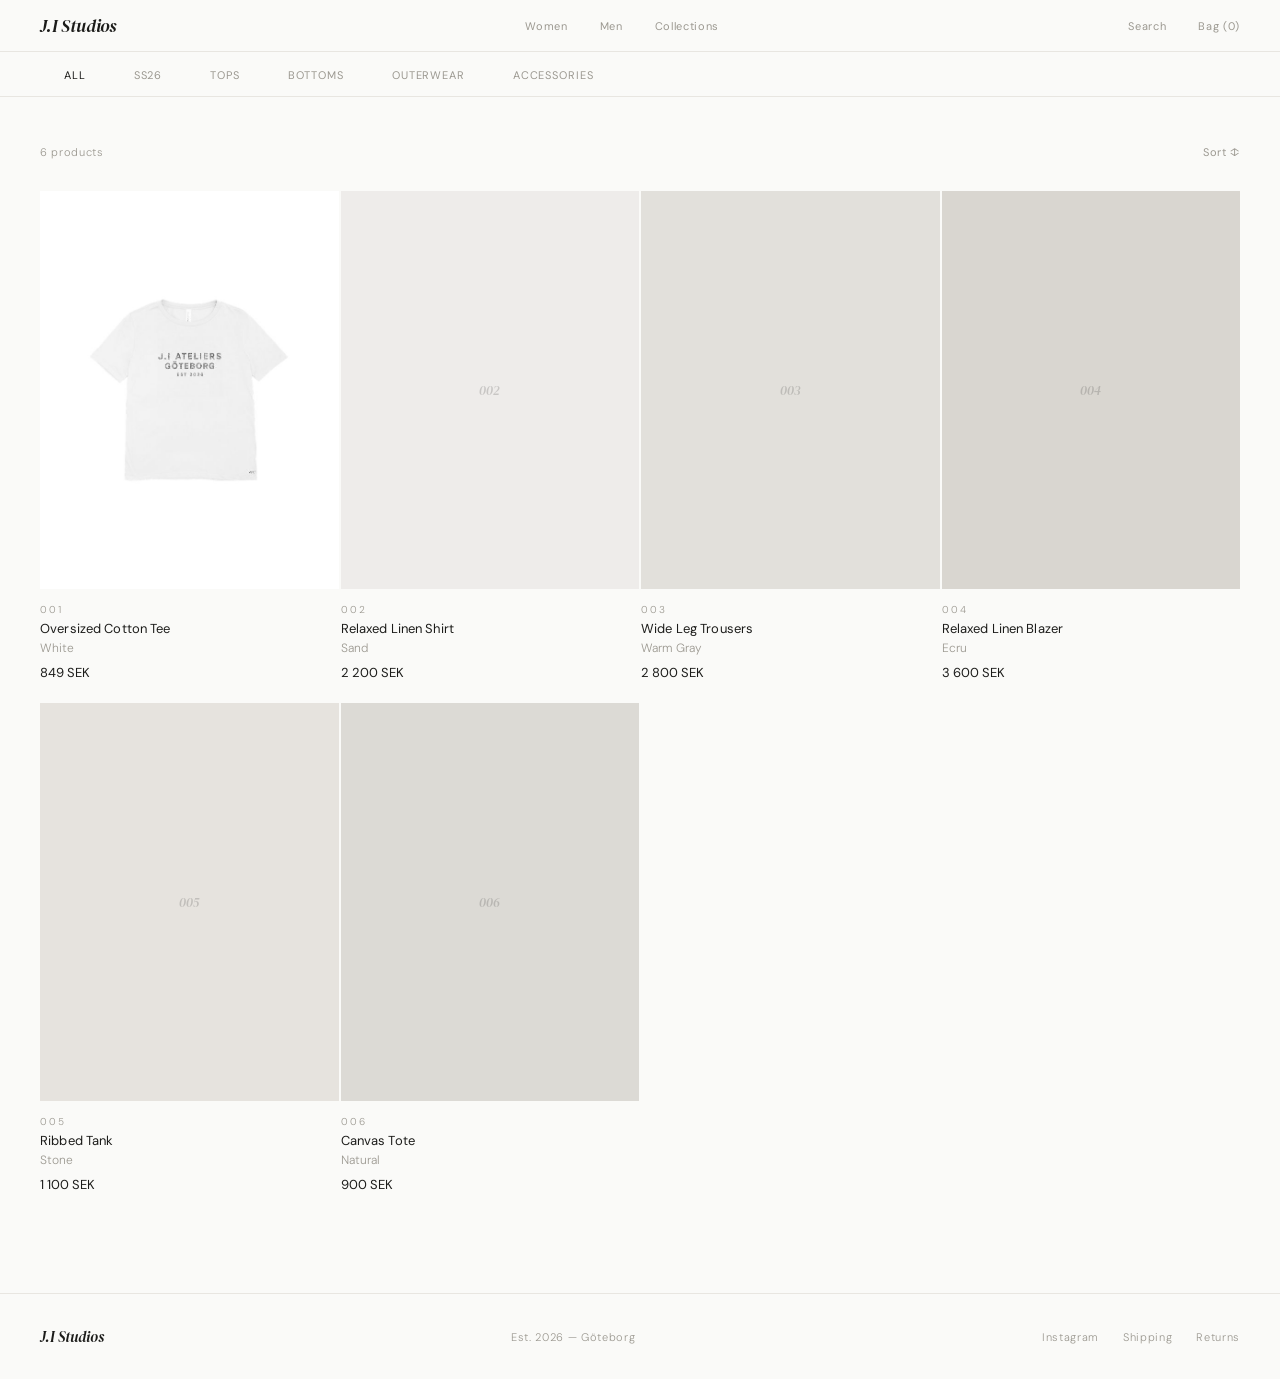
==== index.html @ 93876704 "fjolle" ====
<!DOCTYPE html>
<html lang="en">
<head>
<meta charset="UTF-8">
<meta name="viewport" content="width=device-width, initial-scale=1.0">
<title>J.I Studios</title>
<link href="https://fonts.googleapis.com/css2?family=DM+Serif+Display:ital@0;1&family=DM+Sans:ital,wght@0,300;0,400;1,300&display=swap" rel="stylesheet">
<style>
*, *::before, *::after { box-sizing: border-box; margin: 0; padding: 0; }

:root {
  --white: #FAFAF8;
  --ink: #1C1C1A;
  --mid: #9B9890;
  --light: #E8E6E1;
  --serif: 'DM Serif Display', Georgia, serif;
  --sans: 'DM Sans', sans-serif;
}

html, body {
  background: var(--white);
  color: var(--ink);
  font-family: var(--sans);
  font-weight: 300;
  height: 100%;
}

/* ── HEADER ── */
header {
  position: fixed;
  top: 0; left: 0; right: 0;
  z-index: 100;
  display: flex;
  justify-content: space-between;
  align-items: center;
  padding: 0 40px;
  height: 52px;
  background: var(--white);
  border-bottom: 1px solid var(--light);
}

.logo {
  font-family: var(--serif);
  font-style: italic;
  font-size: 18px;
  letter-spacing: -0.01em;
  color: var(--ink);
}

.header-right {
  display: flex;
  gap: 32px;
  align-items: center;
}

.header-right a, nav a {
  font-size: 11px;
  letter-spacing: 0.06em;
  color: var(--mid);
  text-decoration: none;
  transition: color 0.15s;
  font-weight: 400;
}

.header-right a:hover, nav a:hover { color: var(--ink); }

nav { display: flex; gap: 32px; }

/* ── LAYOUT ── */
main {
  padding-top: 52px;
  min-height: 100vh;
}

/* ── COLLECTIONS NAV ── */
.collections-bar {
  border-bottom: 1px solid var(--light);
  display: flex;
  gap: 0;
  padding: 0 40px;
  overflow-x: auto;
  scrollbar-width: none;
}

.collections-bar::-webkit-scrollbar { display: none; }

.col-tab {
  font-size: 11px;
  letter-spacing: 0.08em;
  text-transform: uppercase;
  color: var(--mid);
  padding: 16px 24px 14px;
  cursor: pointer;
  border-bottom: 1px solid transparent;
  transition: color 0.15s, border-color 0.15s;
  white-space: nowrap;
  background: none;
  border-top: none;
  border-left: none;
  border-right: none;
  font-family: var(--sans);
  font-weight: 400;
  margin-bottom: -1px;
}

.col-tab:hover { color: var(--ink); }
.col-tab.active {
  color: var(--ink);
  border-bottom-color: var(--ink);
}

/* ── PRODUCT GRID ── */
.grid-wrap {
  padding: 48px 40px 80px;
}

.product-grid {
  display: grid;
  grid-template-columns: repeat(4, 1fr);
  gap: 2px;
}

@media (max-width: 900px) {
  .product-grid { grid-template-columns: repeat(2, 1fr); }
}

.product-card {
  cursor: pointer;
  position: relative;
}

.product-img-wrap {
  aspect-ratio: 3/4;
  background: #EEECEA;
  overflow: hidden;
  position: relative;
}

.product-img-wrap img {
  width: 100%;
  height: 100%;
  object-fit: cover;
  object-position: center;
  transform: scale(1.25); /* zoom in to crop out empty space */
}

.product-card:hover .product-img-wrap img {
  transform: scale(1.03);
}

/* Placeholder for cards without images */
.product-img-wrap.no-img {
  display: flex;
  align-items: center;
  justify-content: center;
}

.no-img-label {
  font-family: var(--serif);
  font-style: italic;
  font-size: 13px;
  color: rgba(26,26,26,0.18);
}

.product-info {
  padding: 14px 0 20px;
}

.product-num {
  font-size: 10px;
  letter-spacing: 0.2em;
  color: var(--mid);
  margin-bottom: 4px;
}

.product-name {
  font-size: 13px;
  font-weight: 400;
  color: var(--ink);
  margin-bottom: 3px;
  letter-spacing: 0.01em;
}

.product-color {
  font-size: 12px;
  color: var(--mid);
  margin-bottom: 8px;
}

.product-price {
  font-size: 13px;
  color: var(--ink);
  font-weight: 400;
}

/* Quick add on hover */
.quick-add {
  position: absolute;
  bottom: 0; left: 0; right: 0;
  background: var(--ink);
  color: var(--white);
  font-family: var(--sans);
  font-size: 10px;
  letter-spacing: 0.18em;
  text-transform: uppercase;
  font-weight: 400;
  padding: 13px;
  text-align: center;
  opacity: 0;
  transform: translateY(4px);
  transition: opacity 0.2s, transform 0.2s;
  cursor: pointer;
  border: none;
}

.product-img-wrap:hover .quick-add {
  opacity: 1;
  transform: translateY(0);
}

/* ── FILTER ROW ── */
.filter-row {
  display: flex;
  justify-content: space-between;
  align-items: center;
  margin-bottom: 32px;
}

.filter-count {
  font-size: 11px;
  letter-spacing: 0.06em;
  color: var(--mid);
}

.filter-sort {
  font-size: 11px;
  letter-spacing: 0.06em;
  color: var(--mid);
  cursor: pointer;
  background: none;
  border: none;
  font-family: var(--sans);
  display: flex;
  align-items: center;
  gap: 6px;
  transition: color 0.15s;
}

.filter-sort:hover { color: var(--ink); }

/* ── FOOTER ── */
footer {
  border-top: 1px solid var(--light);
  padding: 32px 40px;
  display: flex;
  justify-content: space-between;
  align-items: center;
}

.footer-logo {
  font-family: var(--serif);
  font-style: italic;
  font-size: 15px;
  color: var(--ink);
}

.footer-meta {
  font-size: 11px;
  letter-spacing: 0.06em;
  color: var(--mid);
}

.footer-links {
  display: flex;
  gap: 24px;
}

.footer-links a {
  font-size: 11px;
  letter-spacing: 0.06em;
  color: var(--mid);
  text-decoration: none;
  transition: color 0.15s;
}

.footer-links a:hover { color: var(--ink); }
</style>
</head>
<body>

<header>
  <div class="logo">J.I Studios</div>
  <nav>
    <a href="#">Women</a>
    <a href="#">Men</a>
    <a href="#">Collections</a>
  </nav>
  <div class="header-right">
    <a href="#">Search</a>
    <a href="#">Bag (0)</a>
  </div>
</header>

<main>

  <!-- Collections tabs -->
  <div class="collections-bar">
    <button class="col-tab active" onclick="filter(this,'all')">All</button>
    <button class="col-tab" onclick="filter(this,'ss26')">SS26</button>
    <button class="col-tab" onclick="filter(this,'tops')">Tops</button>
    <button class="col-tab" onclick="filter(this,'bottoms')">Bottoms</button>
    <button class="col-tab" onclick="filter(this,'outerwear')">Outerwear</button>
    <button class="col-tab" onclick="filter(this,'accessories')">Accessories</button>
  </div>

  <div class="grid-wrap">
    <div class="filter-row">
      <span class="filter-count" id="count">6 products</span>
      <button class="filter-sort">Sort ↕</button>
    </div>

    <div class="product-grid" id="grid">

      <!-- Product 001 — real image -->
      <div class="product-card" data-cat="tops ss26">
        <div class="product-img-wrap">
          <img src="001.jpg" alt="Cotton Tee">
          <button class="quick-add">Add to bag</button>
        </div>
        <div class="product-info">
          <p class="product-num">001</p>
          <p class="product-name">Oversized Cotton Tee</p>
          <p class="product-color">White</p>
          <p class="product-price">849 SEK</p>
        </div>
      </div>

      <!-- Placeholders -->
      <div class="product-card" data-cat="tops ss26">
        <div class="product-img-wrap no-img">
          <span class="no-img-label">002</span>
          <button class="quick-add">Add to bag</button>
        </div>
        <div class="product-info">
          <p class="product-num">002</p>
          <p class="product-name">Relaxed Linen Shirt</p>
          <p class="product-color">Sand</p>
          <p class="product-price">2 200 SEK</p>
        </div>
      </div>

      <div class="product-card" data-cat="bottoms ss26">
        <div class="product-img-wrap no-img" style="background:#E2E0DB;">
          <span class="no-img-label">003</span>
          <button class="quick-add">Add to bag</button>
        </div>
        <div class="product-info">
          <p class="product-num">003</p>
          <p class="product-name">Wide Leg Trousers</p>
          <p class="product-color">Warm Gray</p>
          <p class="product-price">2 800 SEK</p>
        </div>
      </div>

      <div class="product-card" data-cat="outerwear ss26">
        <div class="product-img-wrap no-img" style="background:#D9D6D0;">
          <span class="no-img-label">004</span>
          <button class="quick-add">Add to bag</button>
        </div>
        <div class="product-info">
          <p class="product-num">004</p>
          <p class="product-name">Relaxed Linen Blazer</p>
          <p class="product-color">Ecru</p>
          <p class="product-price">3 600 SEK</p>
        </div>
      </div>

      <div class="product-card" data-cat="tops ss26">
        <div class="product-img-wrap no-img" style="background:#E6E3DE;">
          <span class="no-img-label">005</span>
          <button class="quick-add">Add to bag</button>
        </div>
        <div class="product-info">
          <p class="product-num">005</p>
          <p class="product-name">Ribbed Tank</p>
          <p class="product-color">Stone</p>
          <p class="product-price">1 100 SEK</p>
        </div>
      </div>

      <div class="product-card" data-cat="accessories ss26">
        <div class="product-img-wrap no-img" style="background:#DCDAD5;">
          <span class="no-img-label">006</span>
          <button class="quick-add">Add to bag</button>
        </div>
        <div class="product-info">
          <p class="product-num">006</p>
          <p class="product-name">Canvas Tote</p>
          <p class="product-color">Natural</p>
          <p class="product-price">900 SEK</p>
        </div>
      </div>

    </div>
  </div>

</main>

<footer>
  <span class="footer-logo">J.I Studios</span>
  <span class="footer-meta">Est. 2026 — Göteborg</span>
  <div class="footer-links">
    <a href="#">Instagram</a>
    <a href="#">Shipping</a>
    <a href="#">Returns</a>
  </div>
</footer>

<script>
function filter(btn, cat) {
  document.querySelectorAll('.col-tab').forEach(t => t.classList.remove('active'));
  btn.classList.add('active');

  const cards = document.querySelectorAll('.product-card');
  let visible = 0;
  cards.forEach(card => {
    const cats = card.dataset.cat || '';
    const show = cat === 'all' || cats.includes(cat);
    card.style.display = show ? '' : 'none';
    if (show) visible++;
  });

  document.getElementById('count').textContent = visible + ' product' + (visible !== 1 ? 's' : '');
}
</script>
</body>
</html>
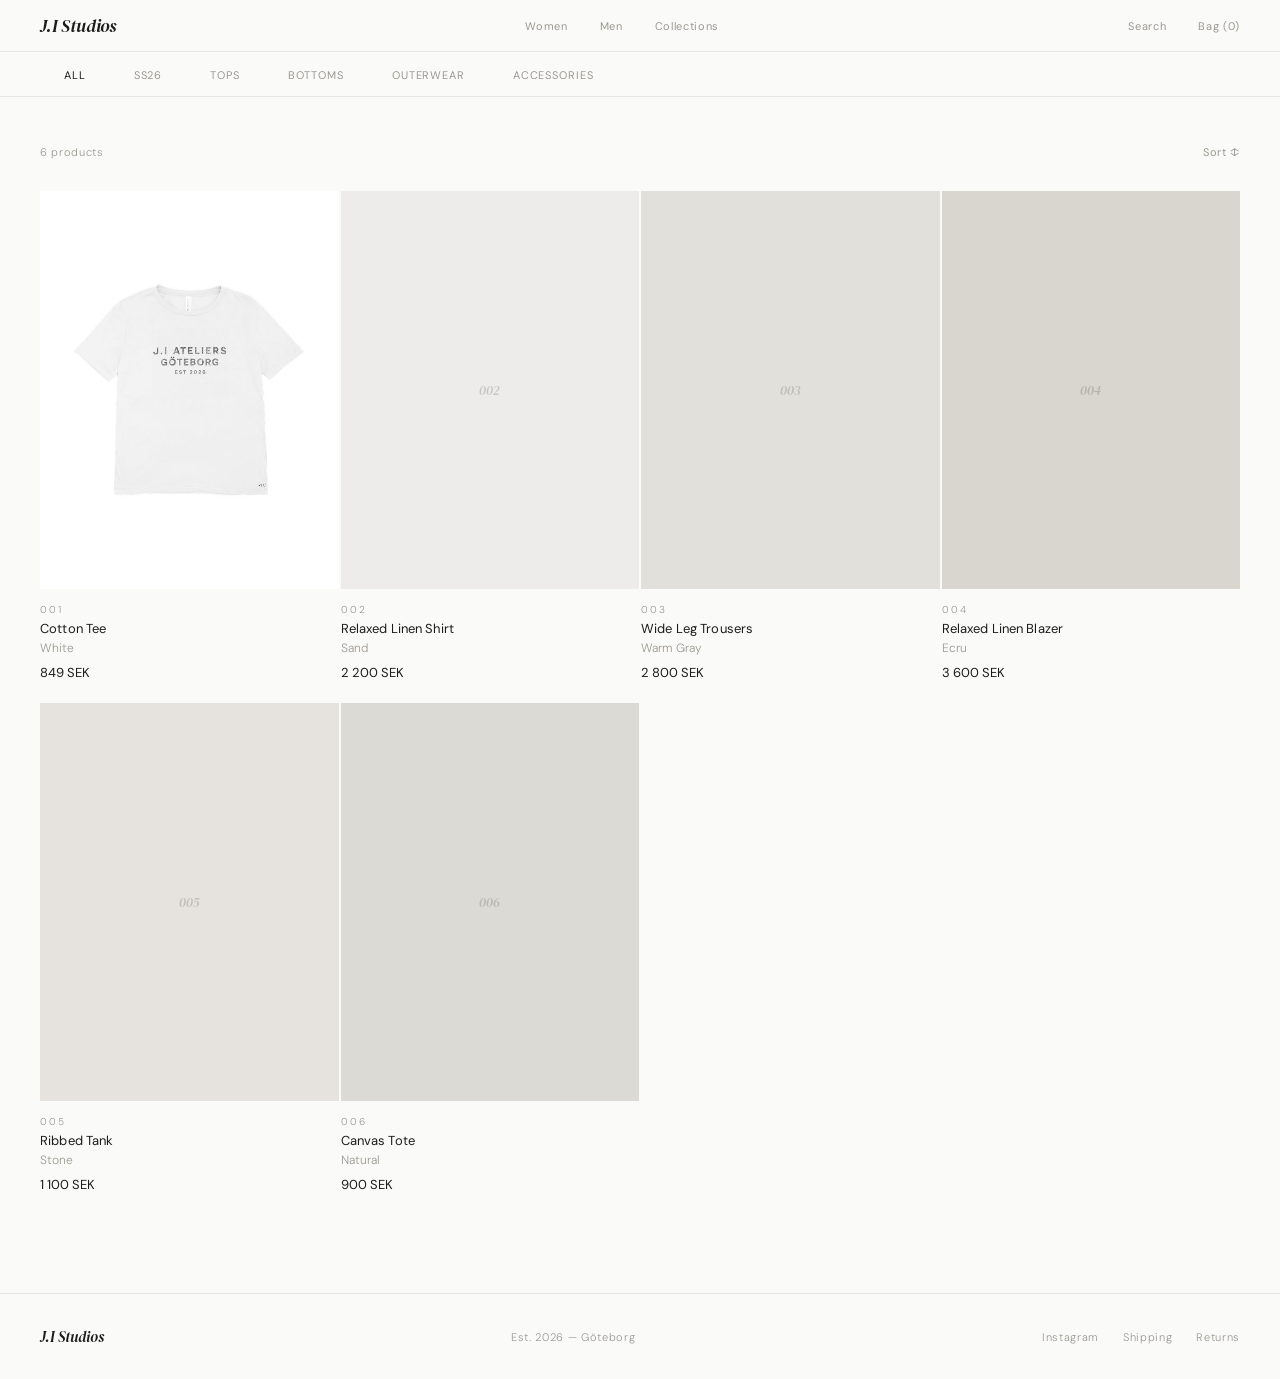
==== commit 294665e3: "fjolle" ====
--- a/index.html
+++ b/index.html
@@ -141,7 +141,7 @@
   height: 100%;
   object-fit: cover;
   object-position: center;
-  transform: scale(1.25); /* zoom in to crop out empty space */
+  transform: scale(1.45); /* zoom in to crop out empty space */
 }
 
 .product-card:hover .product-img-wrap img {
@@ -329,7 +329,7 @@
         </div>
         <div class="product-info">
           <p class="product-num">001</p>
-          <p class="product-name">Oversized Cotton Tee</p>
+          <p class="product-name">Cotton Tee</p>
           <p class="product-color">White</p>
           <p class="product-price">849 SEK</p>
         </div>
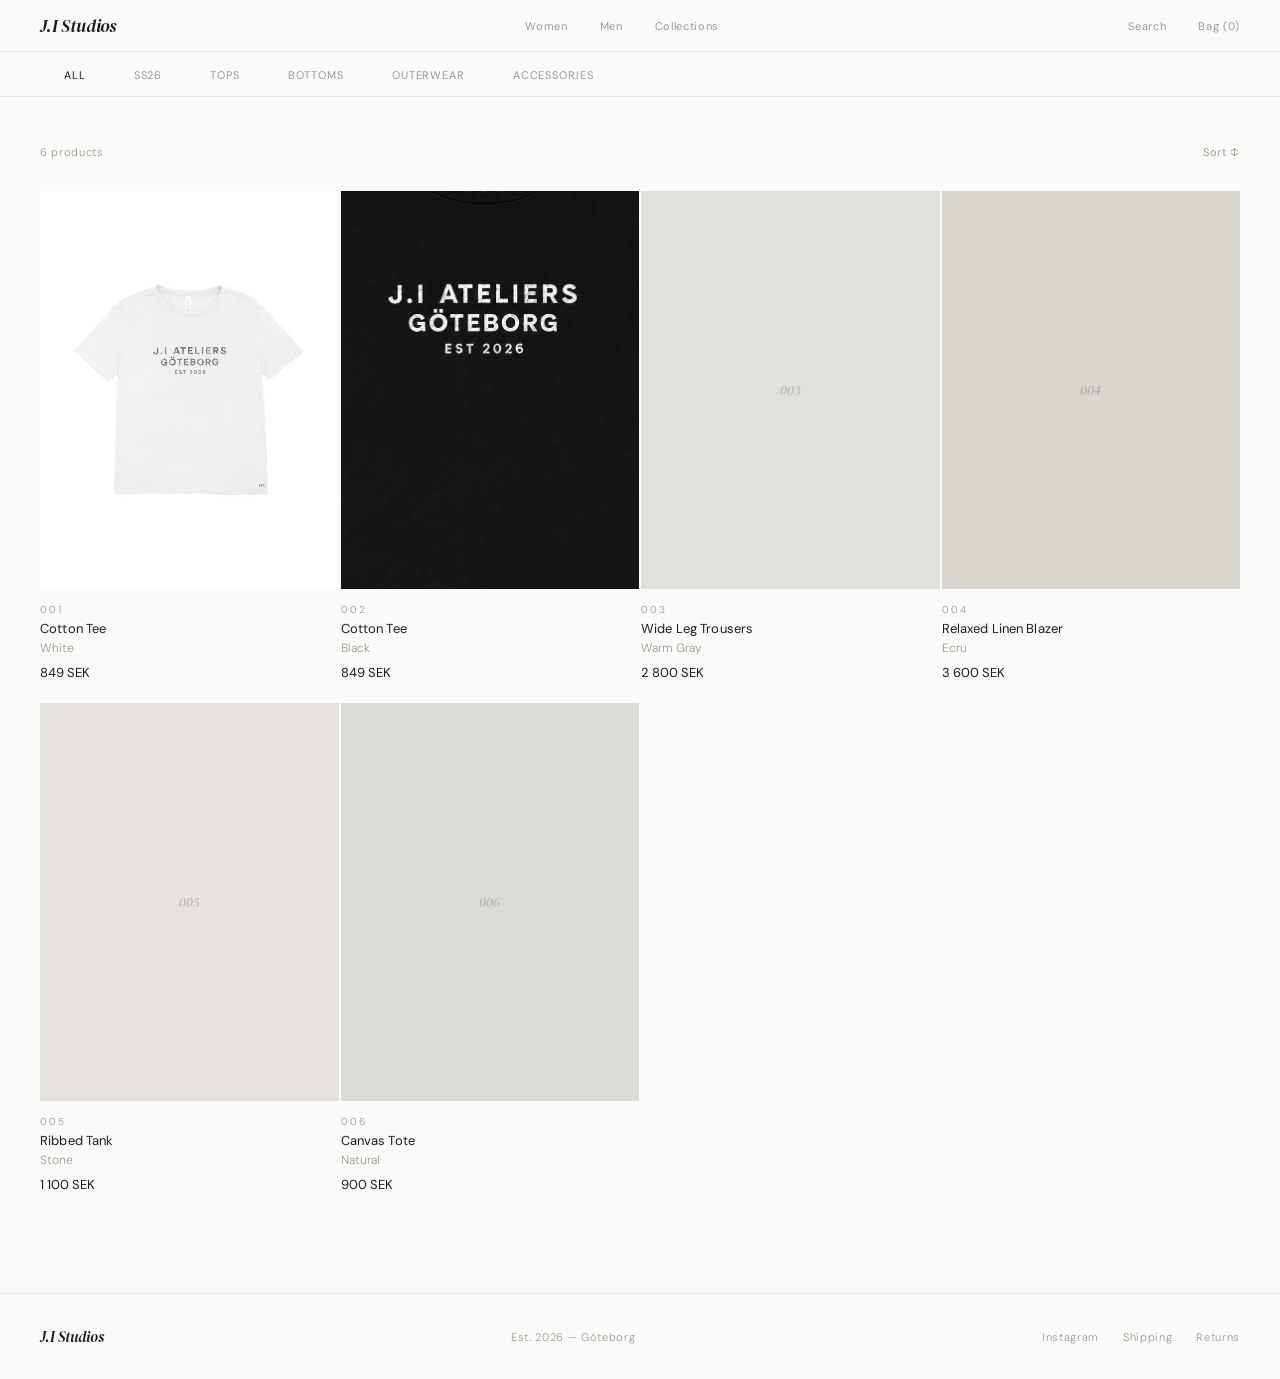
==== commit ac48dd92: "fjolle" ====
--- a/index.html
+++ b/index.html
@@ -335,19 +335,20 @@
         </div>
       </div>
 
+      <div class="product-card" data-cat="tops ss26">
+        <div class="product-img-wrap">
+          <img src="002.png" alt="Cotton Tee">
+          <button class="quick-add">Add to bag</button>
+        </div>
+        <div class="product-info">
+          <p class="product-num">002</p>
+          <p class="product-name">Cotton Tee</p>
+          <p class="product-color">Black</p>
+          <p class="product-price">849 SEK</p>
+        </div>
+      </div>
+
       <!-- Placeholders -->
-      <div class="product-card" data-cat="tops ss26">
-        <div class="product-img-wrap no-img">
-          <span class="no-img-label">002</span>
-          <button class="quick-add">Add to bag</button>
-        </div>
-        <div class="product-info">
-          <p class="product-num">002</p>
-          <p class="product-name">Relaxed Linen Shirt</p>
-          <p class="product-color">Sand</p>
-          <p class="product-price">2 200 SEK</p>
-        </div>
-      </div>
 
       <div class="product-card" data-cat="bottoms ss26">
         <div class="product-img-wrap no-img" style="background:#E2E0DB;">
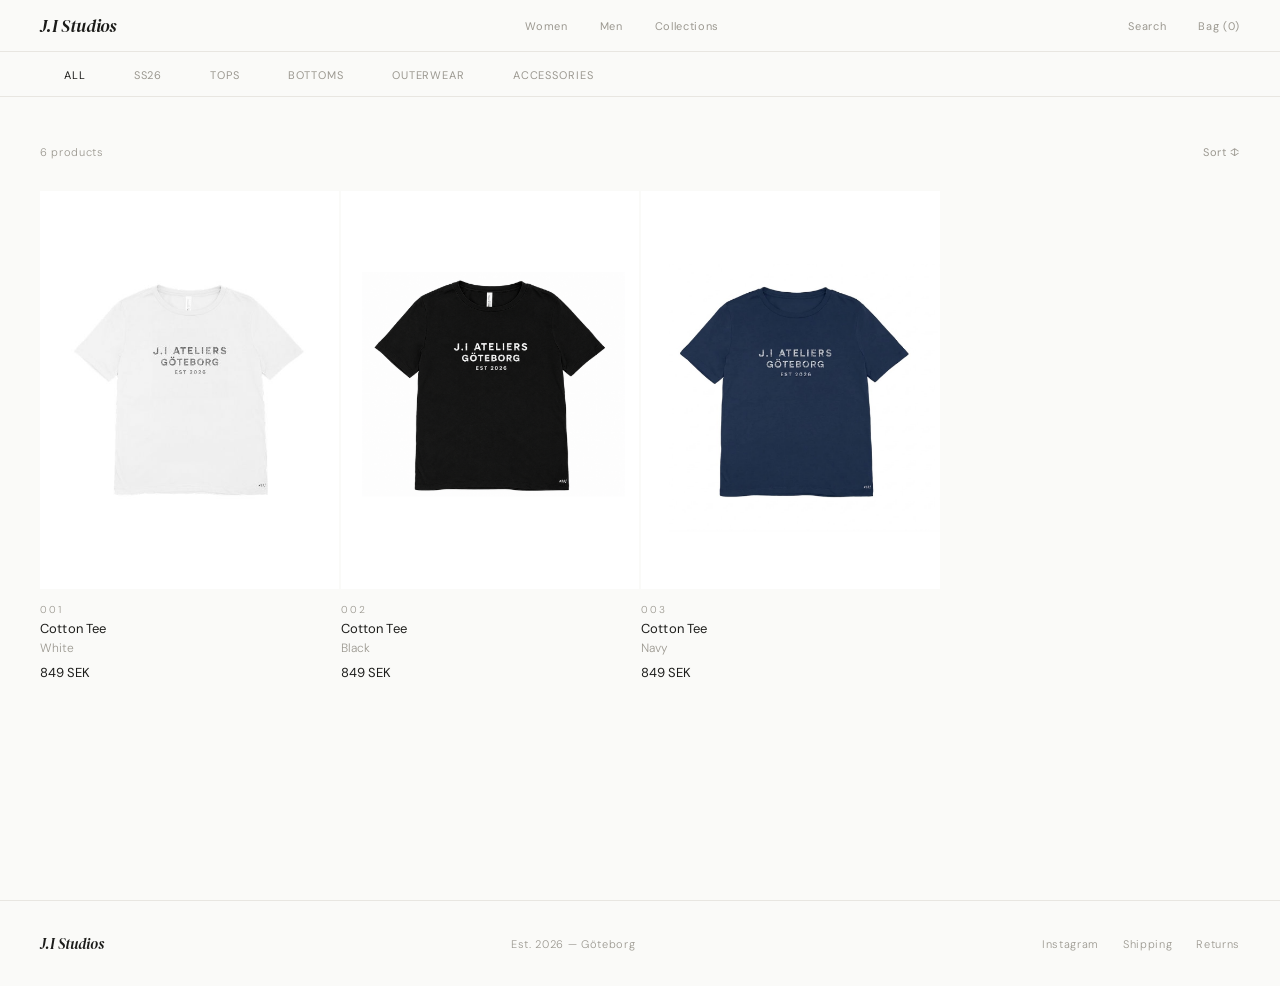
==== commit 64a04a1c: "fjolle" ====
--- a/index.html
+++ b/index.html
@@ -335,6 +335,7 @@
         </div>
       </div>
 
+      <!--Product 002 - real image-->
       <div class="product-card" data-cat="tops ss26">
         <div class="product-img-wrap">
           <img src="002.png" alt="Cotton Tee">
@@ -348,60 +349,20 @@
         </div>
       </div>
 
-      <!-- Placeholders -->
-
-      <div class="product-card" data-cat="bottoms ss26">
-        <div class="product-img-wrap no-img" style="background:#E2E0DB;">
-          <span class="no-img-label">003</span>
+      <!--Product 003 - real image-->
+      <div class="product-card" data-cat="tops ss26">
+        <div class="product-img-wrap">
+          <img src="003.png" alt="Cotton Tee">
           <button class="quick-add">Add to bag</button>
         </div>
         <div class="product-info">
           <p class="product-num">003</p>
-          <p class="product-name">Wide Leg Trousers</p>
-          <p class="product-color">Warm Gray</p>
-          <p class="product-price">2 800 SEK</p>
+          <p class="product-name">Cotton Tee</p>
+          <p class="product-color">Navy</p>
+          <p class="product-price">849 SEK</p>
         </div>
       </div>
-
-      <div class="product-card" data-cat="outerwear ss26">
-        <div class="product-img-wrap no-img" style="background:#D9D6D0;">
-          <span class="no-img-label">004</span>
-          <button class="quick-add">Add to bag</button>
-        </div>
-        <div class="product-info">
-          <p class="product-num">004</p>
-          <p class="product-name">Relaxed Linen Blazer</p>
-          <p class="product-color">Ecru</p>
-          <p class="product-price">3 600 SEK</p>
-        </div>
-      </div>
-
-      <div class="product-card" data-cat="tops ss26">
-        <div class="product-img-wrap no-img" style="background:#E6E3DE;">
-          <span class="no-img-label">005</span>
-          <button class="quick-add">Add to bag</button>
-        </div>
-        <div class="product-info">
-          <p class="product-num">005</p>
-          <p class="product-name">Ribbed Tank</p>
-          <p class="product-color">Stone</p>
-          <p class="product-price">1 100 SEK</p>
-        </div>
-      </div>
-
-      <div class="product-card" data-cat="accessories ss26">
-        <div class="product-img-wrap no-img" style="background:#DCDAD5;">
-          <span class="no-img-label">006</span>
-          <button class="quick-add">Add to bag</button>
-        </div>
-        <div class="product-info">
-          <p class="product-num">006</p>
-          <p class="product-name">Canvas Tote</p>
-          <p class="product-color">Natural</p>
-          <p class="product-price">900 SEK</p>
-        </div>
-      </div>
-
+      
     </div>
   </div>
 
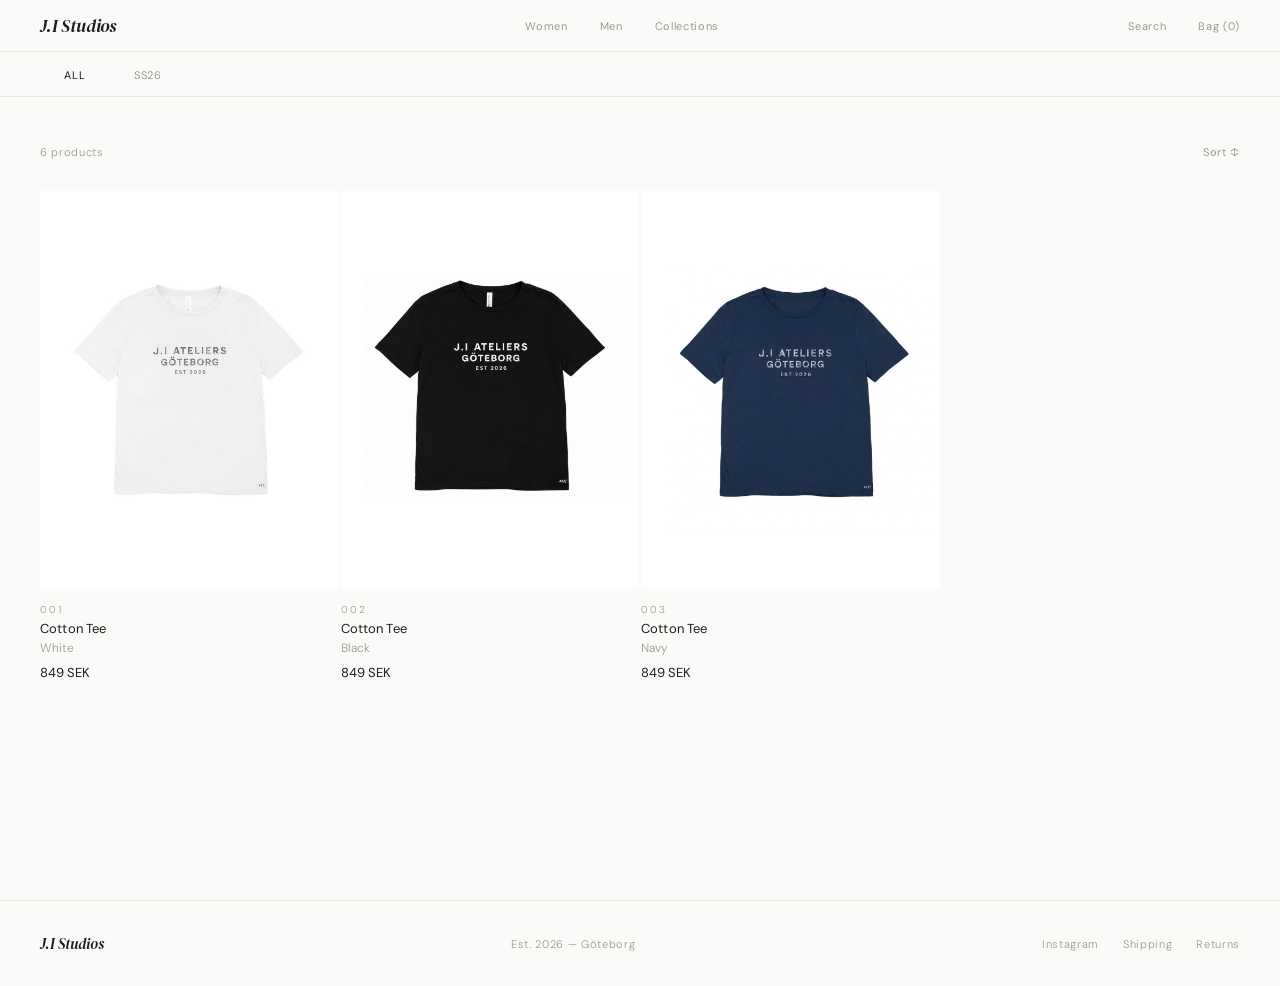
==== commit d0c3e1d6: "fjolle" ====
--- a/index.html
+++ b/index.html
@@ -307,10 +307,6 @@
   <div class="collections-bar">
     <button class="col-tab active" onclick="filter(this,'all')">All</button>
     <button class="col-tab" onclick="filter(this,'ss26')">SS26</button>
-    <button class="col-tab" onclick="filter(this,'tops')">Tops</button>
-    <button class="col-tab" onclick="filter(this,'bottoms')">Bottoms</button>
-    <button class="col-tab" onclick="filter(this,'outerwear')">Outerwear</button>
-    <button class="col-tab" onclick="filter(this,'accessories')">Accessories</button>
   </div>
 
   <div class="grid-wrap">
@@ -322,7 +318,7 @@
     <div class="product-grid" id="grid">
 
       <!-- Product 001 — real image -->
-      <div class="product-card" data-cat="tops ss26">
+      <div class="product-card" data-cat="ss26">
         <div class="product-img-wrap">
           <img src="001.jpg" alt="Cotton Tee">
           <button class="quick-add">Add to bag</button>
@@ -336,7 +332,7 @@
       </div>
 
       <!--Product 002 - real image-->
-      <div class="product-card" data-cat="tops ss26">
+      <div class="product-card" data-cat="ss26">
         <div class="product-img-wrap">
           <img src="002.png" alt="Cotton Tee">
           <button class="quick-add">Add to bag</button>
@@ -350,7 +346,7 @@
       </div>
 
       <!--Product 003 - real image-->
-      <div class="product-card" data-cat="tops ss26">
+      <div class="product-card" data-cat="ss26">
         <div class="product-img-wrap">
           <img src="003.png" alt="Cotton Tee">
           <button class="quick-add">Add to bag</button>
@@ -362,7 +358,7 @@
           <p class="product-price">849 SEK</p>
         </div>
       </div>
-      
+
     </div>
   </div>
 
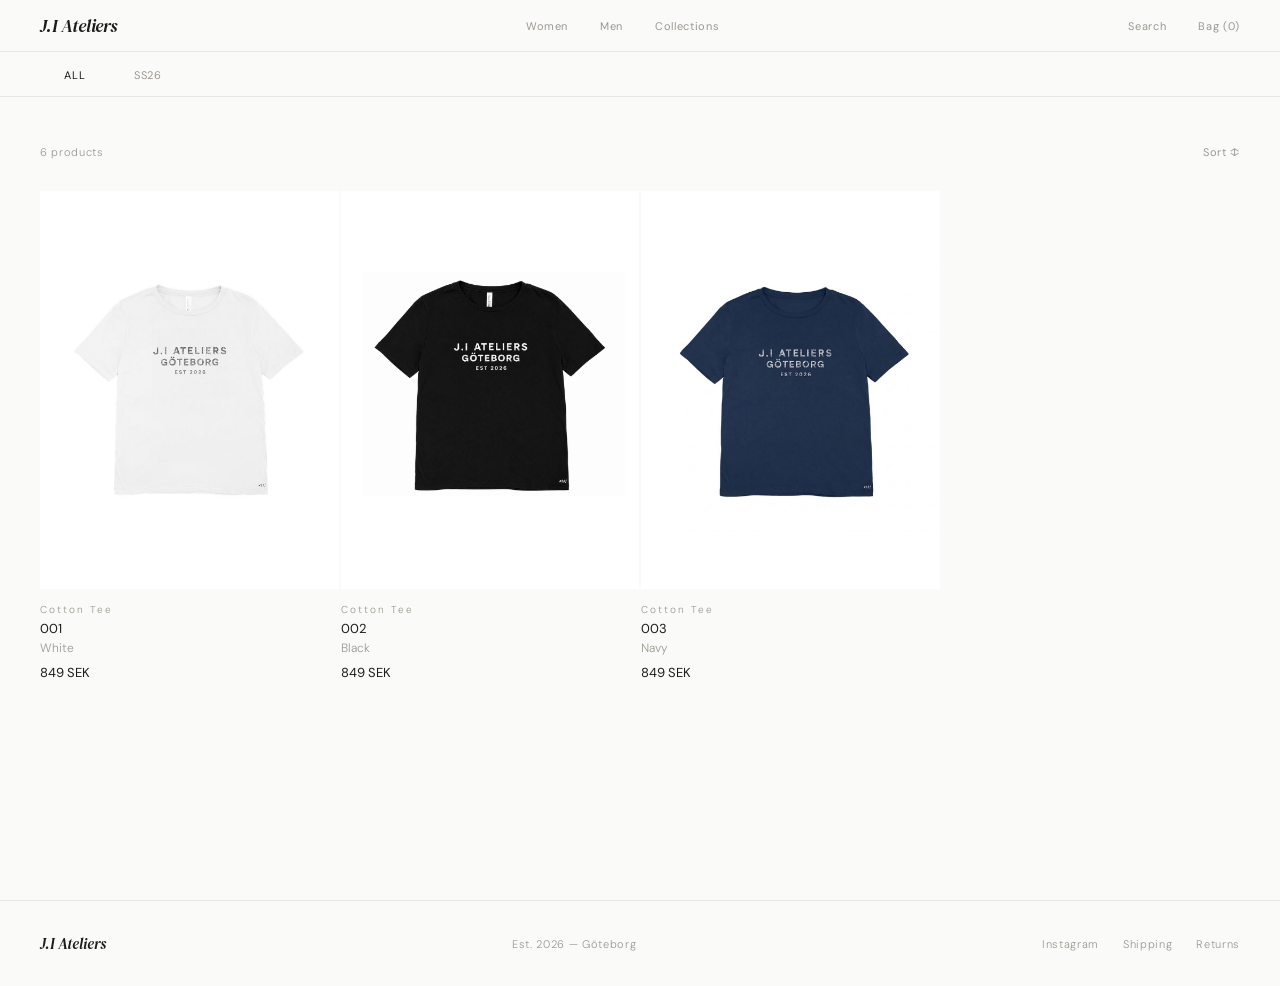
==== commit 7e73343a: "fjolle" ====
--- a/index.html
+++ b/index.html
@@ -3,7 +3,7 @@
 <head>
 <meta charset="UTF-8">
 <meta name="viewport" content="width=device-width, initial-scale=1.0">
-<title>J.I Studios</title>
+<title>J.I Ateliers</title>
 <link href="https://fonts.googleapis.com/css2?family=DM+Serif+Display:ital@0;1&family=DM+Sans:ital,wght@0,300;0,400;1,300&display=swap" rel="stylesheet">
 <style>
 *, *::before, *::after { box-sizing: border-box; margin: 0; padding: 0; }
@@ -124,9 +124,55 @@
   .product-grid { grid-template-columns: repeat(2, 1fr); }
 }
 
+@media (max-width: 768px) {
+  header {
+    padding: 0 20px;
+    height: 48px;
+  }
+  .logo {
+    font-size: 16px;
+  }
+  .header-right, nav {
+    gap: 16px;
+  }
+  .header-right a, nav a {
+    font-size: 10px;
+  }
+  .collections-bar {
+    padding: 0 20px;
+  }
+  .col-tab {
+    padding: 12px 16px 10px;
+    font-size: 10px;
+  }
+  .grid-wrap {
+    padding: 24px 20px 40px;
+  }
+  .product-info {
+    padding: 10px 0 16px;
+  }
+  .product-name, .product-price {
+    font-size: 12px;
+  }
+  .product-num {
+    font-size: 9px;
+  }
+  .product-color {
+    font-size: 11px;
+  }
+  footer {
+    padding: 24px 20px;
+    flex-direction: column;
+    gap: 16px;
+  }
+  .footer-links {
+    gap: 16px;
+  }
+}
+
 .product-card {
-  cursor: pointer;
-  position: relative;
+  text-decoration: none;
+  color: inherit;
 }
 
 .product-img-wrap {
@@ -289,7 +335,7 @@
 <body>
 
 <header>
-  <div class="logo">J.I Studios</div>
+  <div class="logo">J.I Ateliers</div>
   <nav>
     <a href="#">Women</a>
     <a href="#">Men</a>
@@ -318,46 +364,46 @@
     <div class="product-grid" id="grid">
 
       <!-- Product 001 — real image -->
-      <div class="product-card" data-cat="ss26">
+      <a class="product-card" href="product-001.html" data-cat="ss26">
         <div class="product-img-wrap">
           <img src="001.jpg" alt="Cotton Tee">
           <button class="quick-add">Add to bag</button>
         </div>
         <div class="product-info">
-          <p class="product-num">001</p>
-          <p class="product-name">Cotton Tee</p>
+          <p class="product-num">Cotton Tee</p>
+          <p class="product-name">001</p>
           <p class="product-color">White</p>
           <p class="product-price">849 SEK</p>
         </div>
-      </div>
+      </a>
 
       <!--Product 002 - real image-->
-      <div class="product-card" data-cat="ss26">
+      <a class="product-card" href="product-002.html" data-cat="ss26">
         <div class="product-img-wrap">
           <img src="002.png" alt="Cotton Tee">
           <button class="quick-add">Add to bag</button>
         </div>
         <div class="product-info">
-          <p class="product-num">002</p>
-          <p class="product-name">Cotton Tee</p>
+          <p class="product-num">Cotton Tee</p>
+          <p class="product-name">002</p>
           <p class="product-color">Black</p>
           <p class="product-price">849 SEK</p>
         </div>
-      </div>
+      </a>
 
       <!--Product 003 - real image-->
-      <div class="product-card" data-cat="ss26">
+      <a class="product-card" href="product-003.html" data-cat="ss26">
         <div class="product-img-wrap">
           <img src="003.png" alt="Cotton Tee">
           <button class="quick-add">Add to bag</button>
         </div>
         <div class="product-info">
-          <p class="product-num">003</p>
-          <p class="product-name">Cotton Tee</p>
+          <p class="product-num">Cotton Tee</p>
+          <p class="product-name">003</p>
           <p class="product-color">Navy</p>
           <p class="product-price">849 SEK</p>
         </div>
-      </div>
+      </a>
 
     </div>
   </div>
@@ -365,7 +411,7 @@
 </main>
 
 <footer>
-  <span class="footer-logo">J.I Studios</span>
+  <span class="footer-logo">J.I Ateliers</span>
   <span class="footer-meta">Est. 2026 — Göteborg</span>
   <div class="footer-links">
     <a href="#">Instagram</a>
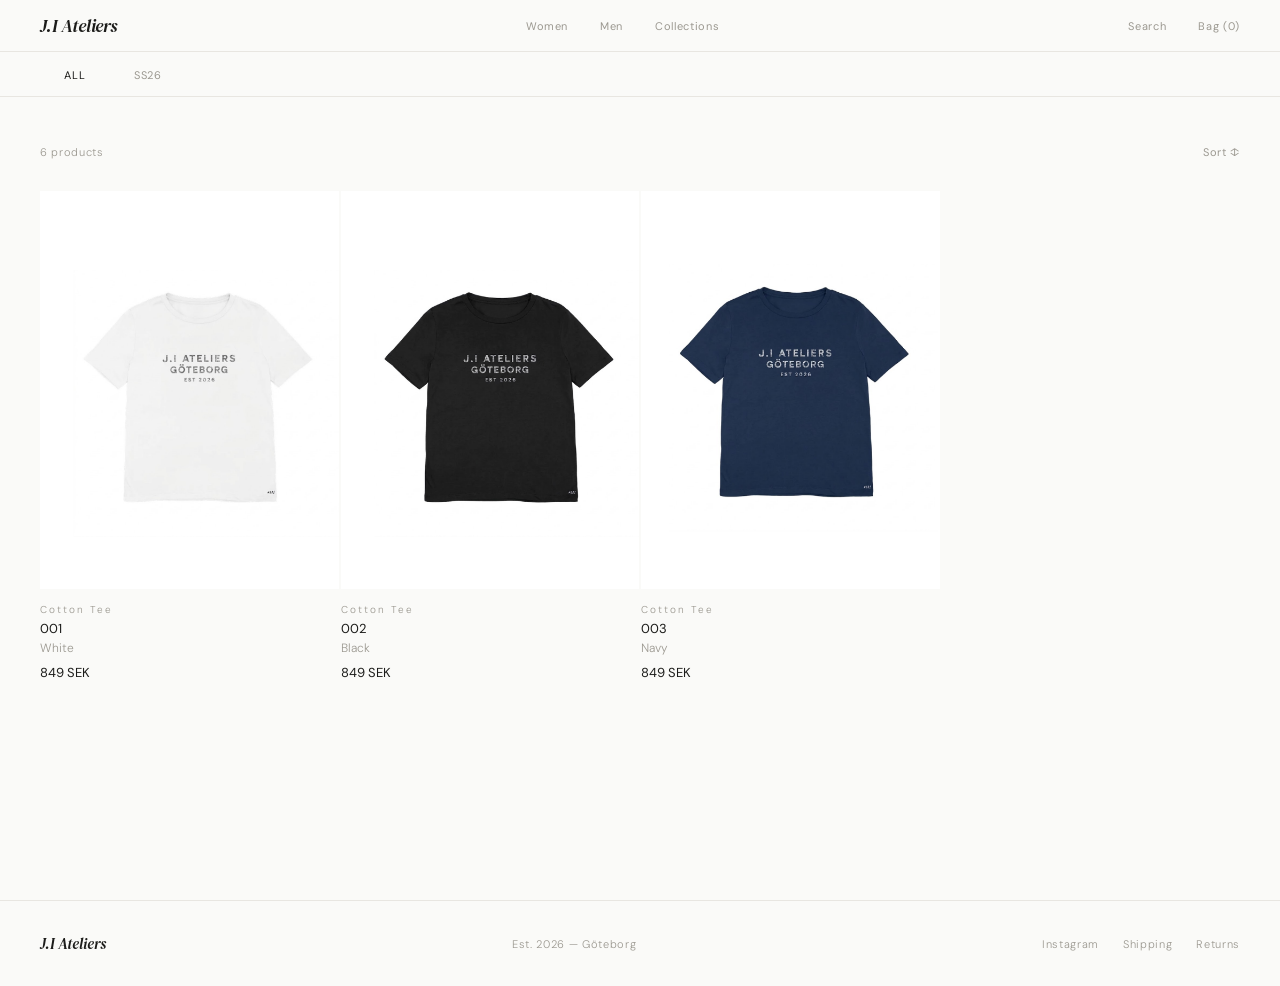
==== commit 86539c8d: "fjolle" ====
--- a/index.html
+++ b/index.html
@@ -366,7 +366,7 @@
       <!-- Product 001 — real image -->
       <a class="product-card" href="product-001.html" data-cat="ss26">
         <div class="product-img-wrap">
-          <img src="001.jpg" alt="Cotton Tee">
+          <img src="001.png" alt="Cotton Tee">
           <button class="quick-add">Add to bag</button>
         </div>
         <div class="product-info">
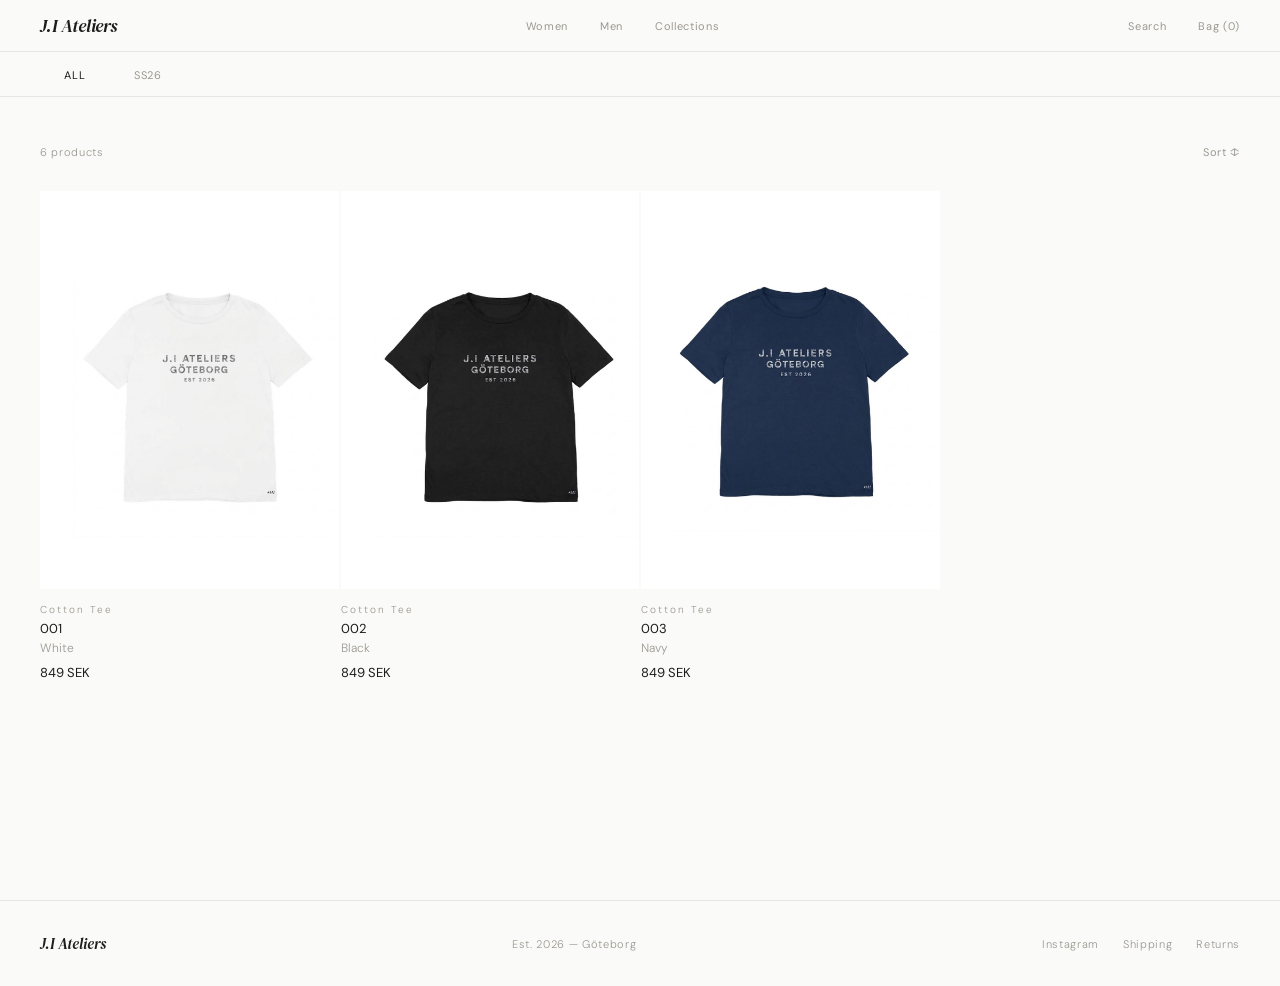
==== commit 24493058: "fjolle" ====
--- a/index.html
+++ b/index.html
@@ -331,6 +331,7 @@
 
 .footer-links a:hover { color: var(--ink); }
 </style>
+<link rel="stylesheet" href="cart.css">
 </head>
 <body>
 
@@ -343,9 +344,28 @@
   </nav>
   <div class="header-right">
     <a href="#">Search</a>
-    <a href="#">Bag (0)</a>
+    <a href="#" class="bag-toggle">Bag (<span class="bag-count">0</span>)</a>
   </div>
 </header>
+<div class="cart-overlay" aria-hidden="true" role="dialog" aria-modal="true" aria-labelledby="cart-title">
+  <div class="cart-panel">
+    <div class="cart-header">
+      <h2 id="cart-title">Your bag</h2>
+      <button type="button" class="cart-close" aria-label="Close cart">&times;</button>
+    </div>
+    <div class="cart-body">
+      <div class="cart-items"></div>
+      <div class="cart-empty">Your bag is empty.</div>
+    </div>
+    <div class="cart-footer">
+      <div class="cart-summary">
+        <span>Total</span>
+        <strong class="cart-total">0 SEK</strong>
+      </div>
+      <button type="button" class="checkout-btn">Checkout</button>
+    </div>
+  </div>
+</div>
 
 <main>
 
@@ -364,7 +384,7 @@
     <div class="product-grid" id="grid">
 
       <!-- Product 001 — real image -->
-      <a class="product-card" href="product-001.html" data-cat="ss26">
+      <a class="product-card" href="product-001.html" data-cat="ss26" data-id="item-001" data-title="Cotton Tee" data-name="001" data-color="White" data-price="849">
         <div class="product-img-wrap">
           <img src="001.png" alt="Cotton Tee">
           <button class="quick-add">Add to bag</button>
@@ -378,7 +398,7 @@
       </a>
 
       <!--Product 002 - real image-->
-      <a class="product-card" href="product-002.html" data-cat="ss26">
+      <a class="product-card" href="product-002.html" data-cat="ss26" data-id="item-002" data-title="Cotton Tee" data-name="002" data-color="Black" data-price="849">
         <div class="product-img-wrap">
           <img src="002.png" alt="Cotton Tee">
           <button class="quick-add">Add to bag</button>
@@ -392,7 +412,7 @@
       </a>
 
       <!--Product 003 - real image-->
-      <a class="product-card" href="product-003.html" data-cat="ss26">
+      <a class="product-card" href="product-003.html" data-cat="ss26" data-id="item-003" data-title="Cotton Tee" data-name="003" data-color="Navy" data-price="849">
         <div class="product-img-wrap">
           <img src="003.png" alt="Cotton Tee">
           <button class="quick-add">Add to bag</button>
@@ -437,5 +457,6 @@
   document.getElementById('count').textContent = visible + ' product' + (visible !== 1 ? 's' : '');
 }
 </script>
+<script src="cart.js"></script>
 </body>
 </html>
--- a/cart.css
+++ b/cart.css
@@ -0,0 +1,164 @@
+.cart-overlay {
+  position: fixed;
+  inset: 0;
+  background: rgba(28, 28, 26, 0.45);
+  display: none;
+  align-items: stretch;
+  justify-content: flex-end;
+  z-index: 600;
+}
+.cart-overlay.visible {
+  display: flex;
+}
+.cart-panel {
+  width: min(420px, 100%);
+  max-width: 460px;
+  background: var(--white);
+  box-shadow: -28px 0 70px rgba(28, 28, 26, 0.14);
+  display: flex;
+  flex-direction: column;
+}
+.cart-header {
+  display: flex;
+  justify-content: space-between;
+  align-items: center;
+  gap: 16px;
+  padding: 24px 24px 16px;
+  border-bottom: 1px solid var(--light);
+}
+.cart-header h2 {
+  font-size: 15px;
+  letter-spacing: 0.12em;
+  text-transform: uppercase;
+  font-weight: 400;
+}
+.cart-close {
+  background: none;
+  border: none;
+  color: var(--ink);
+  font-size: 30px;
+  line-height: 1;
+  cursor: pointer;
+}
+.cart-body {
+  flex: 1;
+  overflow-y: auto;
+  padding: 20px 24px;
+}
+.cart-items {
+  display: flex;
+  flex-direction: column;
+  gap: 18px;
+}
+.cart-item {
+  display: flex;
+  flex-direction: column;
+  gap: 12px;
+  border-bottom: 1px solid rgba(155, 152, 144, 0.16);
+  padding-bottom: 12px;
+}
+.item-info {
+  display: flex;
+  justify-content: space-between;
+  gap: 12px;
+  align-items: flex-start;
+}
+.item-title {
+  font-size: 13px;
+  font-weight: 500;
+  color: var(--ink);
+}
+.item-meta {
+  font-size: 11px;
+  color: var(--mid);
+  margin-top: 4px;
+}
+.item-price {
+  font-size: 13px;
+  color: var(--ink);
+  font-weight: 400;
+  white-space: nowrap;
+}
+.item-actions {
+  display: flex;
+  justify-content: space-between;
+  align-items: center;
+  gap: 16px;
+  flex-wrap: wrap;
+}
+.quantity-control {
+  display: flex;
+  align-items: center;
+  gap: 10px;
+  border: 1px solid var(--light);
+  border-radius: 999px;
+  overflow: hidden;
+}
+.qty-btn {
+  background: none;
+  border: none;
+  width: 34px;
+  height: 34px;
+  display: flex;
+  align-items: center;
+  justify-content: center;
+  color: var(--ink);
+  font-size: 16px;
+  cursor: pointer;
+}
+.qty-btn:hover {
+  background: var(--light);
+}
+.quantity-control span {
+  min-width: 30px;
+  text-align: center;
+  font-size: 12px;
+  color: var(--ink);
+}
+.remove-item {
+  background: none;
+  border: none;
+  color: var(--mid);
+  font-size: 11px;
+  letter-spacing: 0.08em;
+  cursor: pointer;
+  text-decoration: underline;
+  padding: 0;
+}
+.cart-footer {
+  padding: 18px 24px 24px;
+  border-top: 1px solid var(--light);
+}
+.cart-summary {
+  display: flex;
+  justify-content: space-between;
+  align-items: center;
+  margin-bottom: 16px;
+  font-size: 13px;
+}
+.cart-total {
+  font-weight: 600;
+}
+.checkout-btn {
+  width: 100%;
+  background: var(--ink);
+  color: var(--white);
+  border: none;
+  padding: 14px 18px;
+  font-family: var(--sans);
+  font-size: 13px;
+  letter-spacing: 0.14em;
+  text-transform: uppercase;
+  cursor: pointer;
+}
+.cart-empty {
+  color: var(--mid);
+  font-size: 13px;
+  padding: 24px 0;
+  text-align: center;
+}
+@media (max-width: 768px) {
+  .cart-panel {
+    width: 100%;
+  }
+}
